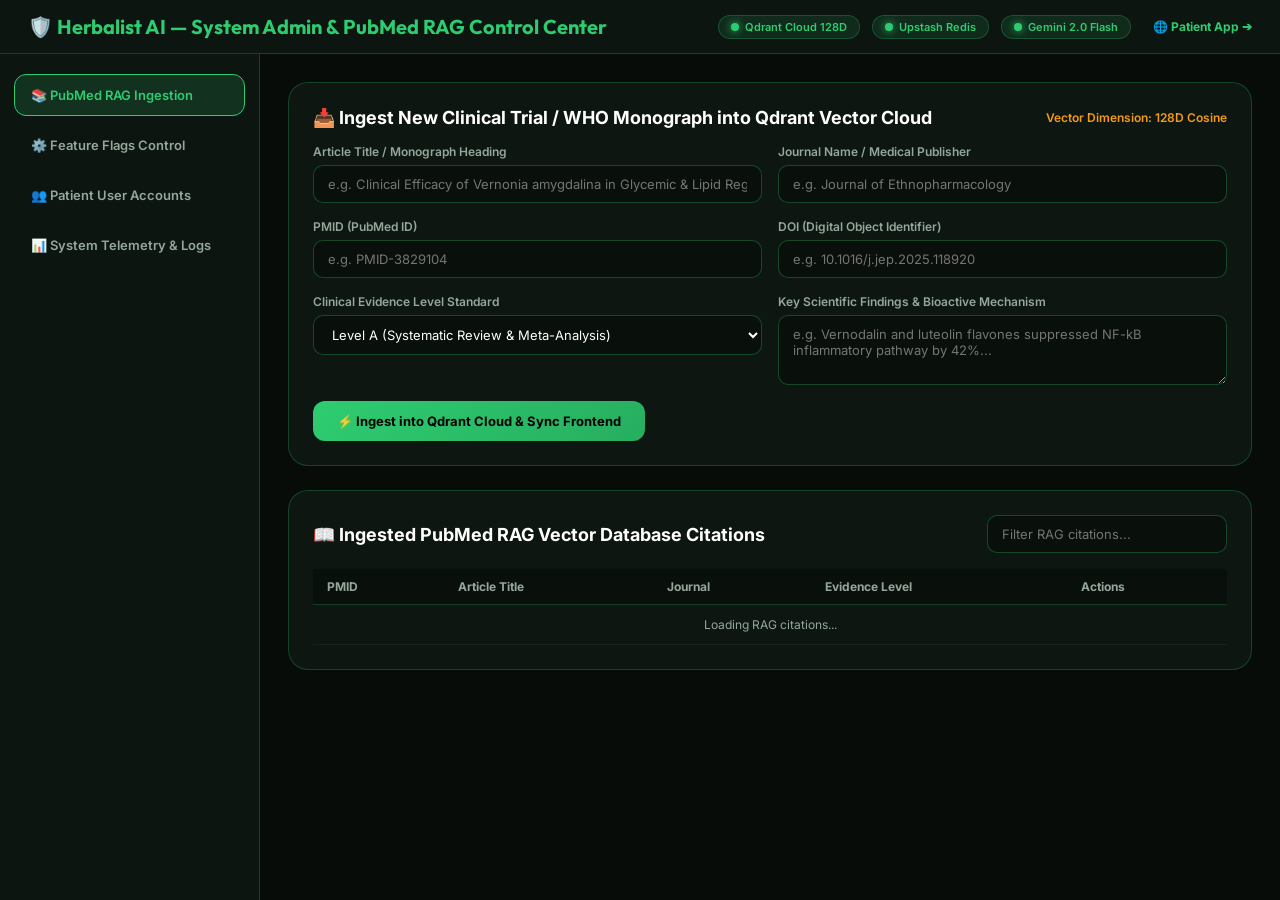
==== Admin/index.html @ 5c350b4e "Initial commit of Herbalist AI - Pure Botanical Pharmacopeia & Clinical AI Doctor Engine" ====
<!DOCTYPE html>
<html lang="en">
<head>
    <meta charset="UTF-8">
    <meta name="viewport" content="width=device-width, initial-scale=1.0">
    <title>Herbalist AI — System Admin & PubMed RAG Control Center</title>
    <link rel="preconnect" href="https://fonts.googleapis.com">
    <link rel="preconnect" href="https://fonts.gstatic.com" crossorigin>
    <link href="https://fonts.googleapis.com/css2?family=Inter:wght@300;400;500;600;700&family=Outfit:wght@400;600;700;800&display=swap" rel="stylesheet">
    <style>
        :root {
            --bg-dark: #070c09;
            --sidebar-bg: #0d1510;
            --card-bg: rgba(15, 25, 18, 0.85);
            --card-border: rgba(46, 204, 113, 0.25);
            --accent-green: #2ecc71;
            --accent-gold: #f39c12;
            --accent-cyan: #1abc9c;
            --text-main: #f4f9f5;
            --text-muted: #95a79b;
            --danger: #e74c3c;
        }

        * { box-sizing: border-box; margin: 0; padding: 0; font-family: 'Inter', sans-serif; }
        body { background: var(--bg-dark); color: var(--text-main); height: 100vh; display: flex; flex-direction: column; overflow: hidden; }

        /* Top Admin Navbar */
        .admin-header {
            background: var(--sidebar-bg);
            border-bottom: 1px solid var(--card-border);
            padding: 14px 28px;
            display: flex;
            justify-content: space-between;
            align-items: center;
        }

        .admin-title {
            font-family: 'Outfit', sans-serif;
            font-size: 20px;
            font-weight: 700;
            color: var(--accent-green);
            display: flex;
            align-items: center;
            gap: 10px;
        }

        .status-indicators {
            display: flex;
            gap: 12px;
            align-items: center;
        }

        .status-badge {
            background: rgba(46, 204, 113, 0.12);
            border: 1px solid var(--card-border);
            color: var(--accent-green);
            padding: 4px 12px;
            border-radius: 12px;
            font-size: 11px;
            font-weight: 600;
            display: flex;
            align-items: center;
            gap: 6px;
        }

        .status-dot { width: 8px; height: 8px; border-radius: 50%; background: var(--accent-green); box-shadow: 0 0 8px var(--accent-green); }

        /* Main Admin Layout */
        .admin-container {
            display: flex;
            flex: 1;
            overflow: hidden;
        }

        /* Sidebar Tabs */
        .admin-sidebar {
            width: 260px;
            background: var(--sidebar-bg);
            border-right: 1px solid var(--card-border);
            padding: 20px 14px;
            display: flex;
            flex-direction: column;
            gap: 8px;
        }

        .admin-tab-btn {
            background: transparent;
            border: 1px solid transparent;
            color: var(--text-muted);
            padding: 12px 16px;
            border-radius: 12px;
            font-size: 13px;
            font-weight: 600;
            cursor: pointer;
            text-align: left;
            display: flex;
            align-items: center;
            gap: 10px;
            transition: all 0.2s ease;
        }

        .admin-tab-btn:hover { background: rgba(255,255,255,0.04); color: #fff; }
        .admin-tab-btn.active {
            background: rgba(46, 204, 113, 0.15);
            border-color: var(--accent-green);
            color: var(--accent-green);
        }

        /* Content Area */
        .admin-content {
            flex: 1;
            padding: 28px;
            overflow-y: auto;
        }

        .panel-card {
            background: var(--card-bg);
            border: 1px solid var(--card-border);
            border-radius: 20px;
            padding: 24px;
            margin-bottom: 24px;
        }

        .panel-header {
            font-family: 'Outfit', sans-serif;
            font-size: 18px;
            font-weight: 700;
            color: #fff;
            margin-bottom: 16px;
            display: flex;
            justify-content: space-between;
            align-items: center;
        }

        /* Form Inputs */
        .form-grid { display: grid; grid-template-columns: 1fr 1fr; gap: 16px; margin-bottom: 16px; }
        .form-group { display: flex; flex-direction: column; gap: 6px; }
        label { font-size: 12px; font-weight: 600; color: var(--text-muted); }
        input, select, textarea {
            background: rgba(0,0,0,0.3);
            border: 1px solid rgba(46, 204, 113, 0.3);
            border-radius: 10px;
            padding: 10px 14px;
            color: #fff;
            font-size: 13px;
            outline: none;
        }
        input:focus, select:focus, textarea:focus { border-color: var(--accent-green); }

        .btn-primary {
            background: linear-gradient(135deg, var(--accent-green), #27ae60);
            color: #000;
            font-weight: 700;
            padding: 12px 24px;
            border: none;
            border-radius: 12px;
            cursor: pointer;
            font-size: 13px;
            transition: transform 0.2s ease;
        }
        .btn-primary:hover { transform: translateY(-2px); }

        .btn-danger {
            background: rgba(231, 76, 60, 0.15);
            border: 1px solid var(--danger);
            color: var(--danger);
            padding: 6px 12px;
            border-radius: 8px;
            font-size: 11px;
            font-weight: 700;
            cursor: pointer;
        }

        /* Data Tables */
        table { width: 100%; border-collapse: collapse; margin-top: 10px; font-size: 12px; }
        th { text-align: left; padding: 10px 14px; background: rgba(0,0,0,0.3); color: var(--text-muted); border-bottom: 1px solid var(--card-border); }
        td { padding: 12px 14px; border-bottom: 1px solid rgba(255,255,255,0.05); color: rgba(255,255,255,0.85); }
        tr:hover td { background: rgba(255,255,255,0.02); }

        /* Feature Toggles */
        .toggle-item {
            display: flex;
            justify-content: space-between;
            align-items: center;
            padding: 14px 18px;
            background: rgba(0,0,0,0.2);
            border: 1px solid rgba(255,255,255,0.08);
            border-radius: 14px;
            margin-bottom: 10px;
        }
        .switch { position: relative; display: inline-block; width: 44px; height: 24px; }
        .switch input { opacity: 0; width: 0; height: 0; }
        .slider { position: absolute; cursor: pointer; top: 0; left: 0; right: 0; bottom: 0; background-color: #333; transition: .3s; border-radius: 24px; }
        .slider:before { position: absolute; content: ""; height: 18px; width: 18px; left: 3px; bottom: 3px; background-color: white; transition: .3s; border-radius: 50%; }
        input:checked + .slider { background-color: var(--accent-green); }
        input:checked + .slider:before { transform: translateX(20px); }
    </style>
</head>
<body>

    <!-- Top Admin Header -->
    <header class="admin-header">
        <div class="admin-title">
            🛡️ Herbalist AI — System Admin & PubMed RAG Control Center
        </div>
        <div class="status-indicators">
            <div class="status-badge"><span class="status-dot"></span> Qdrant Cloud 128D</div>
            <div class="status-badge"><span class="status-dot"></span> Upstash Redis</div>
            <div class="status-badge"><span class="status-dot"></span> Gemini 2.0 Flash</div>
            <a href="/" target="_blank" style="color:var(--accent-green);text-decoration:none;font-size:12px;font-weight:700;margin-left:10px;">🌐 Patient App ➔</a>
        </div>
    </header>

    <!-- Main Admin Workspace -->
    <div class="admin-container">
        <!-- Sidebar Navigation -->
        <aside class="admin-sidebar">
            <button class="admin-tab-btn active" onclick="switchAdminTab('rag')">
                📚 PubMed RAG Ingestion
            </button>
            <button class="admin-tab-btn" onclick="switchAdminTab('flags')">
                ⚙️ Feature Flags Control
            </button>
            <button class="admin-tab-btn" onclick="switchAdminTab('users')">
                👥 Patient User Accounts
            </button>
            <button class="admin-tab-btn" onclick="switchAdminTab('telemetry')">
                📊 System Telemetry & Logs
            </button>
        </aside>

        <!-- Dynamic Content Panels -->
        <main class="admin-content">
            
            <!-- PANEL 1: PUBMED RAG INGESTION -->
            <div id="panel-rag">
                <div class="panel-card">
                    <div class="panel-header">
                        <span>📥 Ingest New Clinical Trial / WHO Monograph into Qdrant Vector Cloud</span>
                        <span style="font-size:12px;color:var(--accent-gold);font-weight:600;">Vector Dimension: 128D Cosine</span>
                    </div>
                    <form onsubmit="handleRagIngest(event)">
                        <div class="form-grid">
                            <div class="form-group">
                                <label>Article Title / Monograph Heading</label>
                                <input type="text" id="rag-title" placeholder="e.g. Clinical Efficacy of Vernonia amygdalina in Glycemic & Lipid Regulation" required>
                            </div>
                            <div class="form-group">
                                <label>Journal Name / Medical Publisher</label>
                                <input type="text" id="rag-journal" placeholder="e.g. Journal of Ethnopharmacology" required>
                            </div>
                            <div class="form-group">
                                <label>PMID (PubMed ID)</label>
                                <input type="text" id="rag-pmid" placeholder="e.g. PMID-3829104" required>
                            </div>
                            <div class="form-group">
                                <label>DOI (Digital Object Identifier)</label>
                                <input type="text" id="rag-doi" placeholder="e.g. 10.1016/j.jep.2025.118920" required>
                            </div>
                        </div>
                        <div class="form-grid">
                            <div class="form-group">
                                <label>Clinical Evidence Level Standard</label>
                                <select id="rag-evidence">
                                    <option value="Level A (Systematic Review & Meta-Analysis)">Level A (Systematic Review & Meta-Analysis)</option>
                                    <option value="Level B (Randomized Controlled Trial)">Level B (Randomized Controlled Trial)</option>
                                    <option value="WHO Botanical Monograph Standard">WHO Botanical Monograph Standard</option>
                                </select>
                            </div>
                            <div class="form-group">
                                <label>Key Scientific Findings & Bioactive Mechanism</label>
                                <textarea id="rag-findings" rows="3" placeholder="e.g. Vernodalin and luteolin flavones suppressed NF-kB inflammatory pathway by 42%..." required></textarea>
                            </div>
                        </div>
                        <button type="submit" class="btn-primary">⚡ Ingest into Qdrant Cloud & Sync Frontend</button>
                    </form>
                </div>

                <div class="panel-card">
                    <div class="panel-header">
                        <span>📖 Ingested PubMed RAG Vector Database Citations</span>
                        <input type="text" id="rag-filter" placeholder="Filter RAG citations..." oninput="renderRagTable()" style="width:240px;">
                    </div>
                    <table id="rag-table">
                        <thead>
                            <tr>
                                <th>PMID</th>
                                <th>Article Title</th>
                                <th>Journal</th>
                                <th>Evidence Level</th>
                                <th>Actions</th>
                            </tr>
                        </thead>
                        <tbody id="rag-table-body">
                            <tr><td colspan="5" style="text-align:center;color:var(--text-muted);">Loading RAG citations...</td></tr>
                        </tbody>
                    </table>
                </div>
            </div>

            <!-- PANEL 2: FEATURE FLAGS -->
            <div id="panel-flags" style="display:none;">
                <div class="panel-card">
                    <div class="panel-header">
                        <span>⚙️ Global Application Feature Flags</span>
                    </div>
                    <div class="toggle-item">
                        <div>
                            <div style="font-weight:700;color:#fff;">🎙️ Audio Text-to-Speech Voice Assistant</div>
                            <div style="font-size:11px;color:var(--text-muted);">Enable Dr. Herbalist Web Speech voice synthesis on patient frontend</div>
                        </div>
                        <label class="switch"><input type="checkbox" id="flag-voice" checked onchange="toggleFeatureFlag('voice', this.checked)"><span class="slider"></span></label>
                    </div>
                    <div class="toggle-item">
                        <div>
                            <div style="font-weight:700;color:#fff;">🚨 Emergency Red Flag Interceptor</div>
                            <div style="font-size:11px;color:var(--text-muted);">Intercept severe cardiac/neurological symptoms and trigger emergency modal</div>
                        </div>
                        <label class="switch"><input type="checkbox" id="flag-emergency" checked onchange="toggleFeatureFlag('emergency', this.checked)"><span class="slider"></span></label>
                    </div>
                    <div class="toggle-item">
                        <div>
                            <div style="font-weight:700;color:#fff;">🌊 2D Animated Liquid Cooking Pot Visualizer</div>
                            <div style="font-size:11px;color:var(--text-muted);">Display body mass liquid scaling animations (1.5L - 4.0L)</div>
                        </div>
                        <label class="switch"><input type="checkbox" id="flag-pot" checked onchange="toggleFeatureFlag('pot', this.checked)"><span class="slider"></span></label>
                    </div>
                    <div class="toggle-item">
                        <div>
                            <div style="font-weight:700;color:#fff;">🌿 Botanical Pharmacopeia Database Access</div>
                            <div style="font-size:11px;color:var(--text-muted);">Allow patients to explore the 116-plant database Explorer</div>
                        </div>
                        <label class="switch"><input type="checkbox" id="flag-pharma" checked onchange="toggleFeatureFlag('pharma', this.checked)"><span class="slider"></span></label>
                    </div>
                </div>
            </div>

            <!-- PANEL 3: USER ACCOUNTS -->
            <div id="panel-users" style="display:none;">
                <div class="panel-card">
                    <div class="panel-header">
                        <span>👥 Registered Patient Accounts & User Records</span>
                    </div>
                    <table>
                        <thead>
                            <tr>
                                <th>Patient ID (Username)</th>
                                <th>Full Name</th>
                                <th>Email Address</th>
                                <th>Date of Birth (DOB)</th>
                                <th>Age (Years)</th>
                                <th>Registered Date</th>
                            </tr>
                        </thead>
                        <tbody id="users-table-body">
                            <tr><td colspan="6" style="text-align:center;color:var(--text-muted);">Loading user records...</td></tr>
                        </tbody>

                    </table>
                </div>
            </div>

            <!-- PANEL 4: SYSTEM TELEMETRY -->
            <div id="panel-telemetry" style="display:none;">
                <div class="panel-card">
                    <div class="panel-header">
                        <span>📊 System Telemetry & Cluster Diagnostics</span>
                    </div>
                    <div style="display:grid;grid-template-columns:repeat(3,1fr);gap:16px;">
                        <div style="background:rgba(0,0,0,0.3);padding:16px;border-radius:14px;border:1px solid rgba(46,204,113,0.2);">
                            <div style="font-size:11px;color:var(--text-muted);">Qdrant Vector Cluster</div>
                            <div style="font-size:18px;font-weight:700;color:var(--accent-green);margin-top:4px;">100% Online</div>
                            <div style="font-size:11px;color:var(--text-main);margin-top:2px;">128D Cosine Indexing</div>
                        </div>
                        <div style="background:rgba(0,0,0,0.3);padding:16px;border-radius:14px;border:1px solid rgba(46,204,113,0.2);">
                            <div style="font-size:11px;color:var(--text-muted);">Upstash Redis TTL Cache</div>
                            <div style="font-size:18px;font-weight:700;color:var(--accent-gold);margin-top:4px;">100% Online</div>
                            <div style="font-size:11px;color:var(--text-main);margin-top:2px;">3600s Session Expiry</div>
                        </div>
                        <div style="background:rgba(0,0,0,0.3);padding:16px;border-radius:14px;border:1px solid rgba(46,204,113,0.2);">
                            <div style="font-size:11px;color:var(--text-muted);">Gemini 2.0 Flash Engine</div>
                            <div style="font-size:18px;font-weight:700;color:var(--accent-cyan);margin-top:4px;">Active</div>
                            <div style="font-size:11px;color:var(--text-main);margin-top:2px;">Multi-Model Fallback</div>
                        </div>
                    </div>
                </div>
            </div>

        </main>
    </div>

    <script>
        let ragCitationsList = [];

        function switchAdminTab(tabName) {
            document.querySelectorAll('.admin-tab-btn').forEach(btn => btn.classList.remove('active'));
            ['panel-rag', 'panel-flags', 'panel-users', 'panel-telemetry'].forEach(p => {
                document.getElementById(p).style.display = 'none';
            });

            if (tabName === 'rag') {
                document.querySelectorAll('.admin-tab-btn')[0].classList.add('active');
                document.getElementById('panel-rag').style.display = 'block';
                loadRagCitations();
            } else if (tabName === 'flags') {
                document.querySelectorAll('.admin-tab-btn')[1].classList.add('active');
                document.getElementById('panel-flags').style.display = 'block';
            } else if (tabName === 'users') {
                document.querySelectorAll('.admin-tab-btn')[2].classList.add('active');
                document.getElementById('panel-users').style.display = 'block';
                loadUserAccounts();
            } else if (tabName === 'telemetry') {
                document.querySelectorAll('.admin-tab-btn')[3].classList.add('active');
                document.getElementById('panel-telemetry').style.display = 'block';
            }
        }

        async function loadRagCitations() {
            try {
                const res = await fetch('/api/admin/rag/all');
                if (res.ok) {
                    const data = await res.json();
                    ragCitationsList = data.citations || [];
                    renderRagTable();
                }
            } catch (e) {
                console.error("Could not fetch RAG citations", e);
            }
        }

        function renderRagTable() {
            const tbody = document.getElementById('rag-table-body');
            const filterVal = document.getElementById('rag-filter').value.toLowerCase().trim();

            const filtered = ragCitationsList.filter(c => 
                c.title.toLowerCase().includes(filterVal) ||
                c.journal.toLowerCase().includes(filterVal) ||
                c.pmid.toLowerCase().includes(filterVal)
            );

            if (filtered.length === 0) {
                tbody.innerHTML = '<tr><td colspan="5" style="text-align:center;color:var(--text-muted);">No PubMed citations found matching search.</td></tr>';
                return;
            }

            tbody.innerHTML = filtered.map(c => `
                <tr>
                    <td><strong style="color:var(--accent-gold);">${c.pmid}</strong></td>
                    <td style="font-weight:600;color:#fff;">${c.title}</td>
                    <td style="font-style:italic;">${c.journal}</td>
                    <td><span style="background:rgba(46,204,113,0.12);border:1px solid var(--accent-green);color:var(--accent-green);padding:2px 8px;border-radius:8px;font-size:10px;">${c.evidence_level}</span></td>
                    <td>
                        <button onclick="deleteRagCitation('${c.pmid}')" class="btn-danger">🗑️ Delete</button>
                    </td>
                </tr>
            `).join('');
        }

        async function handleRagIngest(event) {
            event.preventDefault();
            const title = document.getElementById('rag-title').value;
            const journal = document.getElementById('rag-journal').value;
            const pmid = document.getElementById('rag-pmid').value;
            const doi = document.getElementById('rag-doi').value;
            const evidence_level = document.getElementById('rag-evidence').value;
            const key_findings = document.getElementById('rag-findings').value;

            try {
                const res = await fetch('/api/admin/rag/ingest', {
                    method: 'POST',
                    headers: { 'Content-Type': 'application/json' },
                    body: JSON.stringify({ title, journal, pmid, doi, evidence_level, key_findings })
                });

                if (res.ok) {
                    alert('✅ Citation successfully ingested into Qdrant Cloud 128D Vector DB and synced with Patient Frontend!');
                    document.getElementById('rag-title').value = '';
                    document.getElementById('rag-journal').value = '';
                    document.getElementById('rag-pmid').value = '';
                    document.getElementById('rag-doi').value = '';
                    document.getElementById('rag-findings').value = '';
                    loadRagCitations();
                } else {
                    alert('❌ Failed to ingest citation into backend.');
                }
            } catch (e) {
                alert('Connection error while ingesting RAG paper.');
            }
        }

        async function deleteRagCitation(pmid) {
            if (!confirm(`Are you sure you want to delete PubMed citation ${pmid} from Qdrant Vector DB?`)) return;

            try {
                const res = await fetch(`/api/admin/rag/citation/${pmid}`, { method: 'DELETE' });
                if (res.ok) {
                    loadRagCitations();
                }
            } catch (e) {
                alert('Failed to delete citation.');
            }
        }

        async function loadUserAccounts() {
            const tbody = document.getElementById('users-table-body');
            try {
                const res = await fetch('/api/admin/users');
                if (res.ok) {
                    const data = await res.json();
                    const users = data.users || [];
                    if (users.length === 0) {
                        tbody.innerHTML = '<tr><td colspan="6" style="text-align:center;color:var(--text-muted);">No registered patient user accounts found.</td></tr>';
                        return;
                    }

                    tbody.innerHTML = users.map(u => `
                        <tr>
                            <td><strong style="color:var(--accent-green);">${u.username || u.full_name}</strong></td>
                            <td style="font-weight:600;color:#fff;">${u.full_name}</td>
                            <td style="color:var(--accent-gold);">${u.email}</td>
                            <td>${u.dob || 'Not specified'}</td>
                            <td><span style="background:rgba(46,204,113,0.15);border:1px solid var(--accent-green);color:var(--accent-green);padding:2px 8px;border-radius:8px;font-weight:700;">${u.age ? u.age + ' yrs' : 'N/A'}</span></td>
                            <td style="color:var(--text-muted);">${u.created_at || 'Recent'}</td>
                        </tr>
                    `).join('');
                }
            } catch (e) {
                tbody.innerHTML = '<tr><td colspan="6" style="text-align:center;color:var(--danger);">Could not connect to user database.</td></tr>';
            }
        }


        function toggleFeatureFlag(flagName, isEnabled) {
            fetch('/api/admin/feature-flags', {
                method: 'POST',
                headers: { 'Content-Type': 'application/json' },
                body: JSON.stringify({ flag_name: flagName, enabled: isEnabled })
            });
        }

        document.addEventListener('DOMContentLoaded', () => {
            loadRagCitations();
        });
    </script>
</body>
</html>
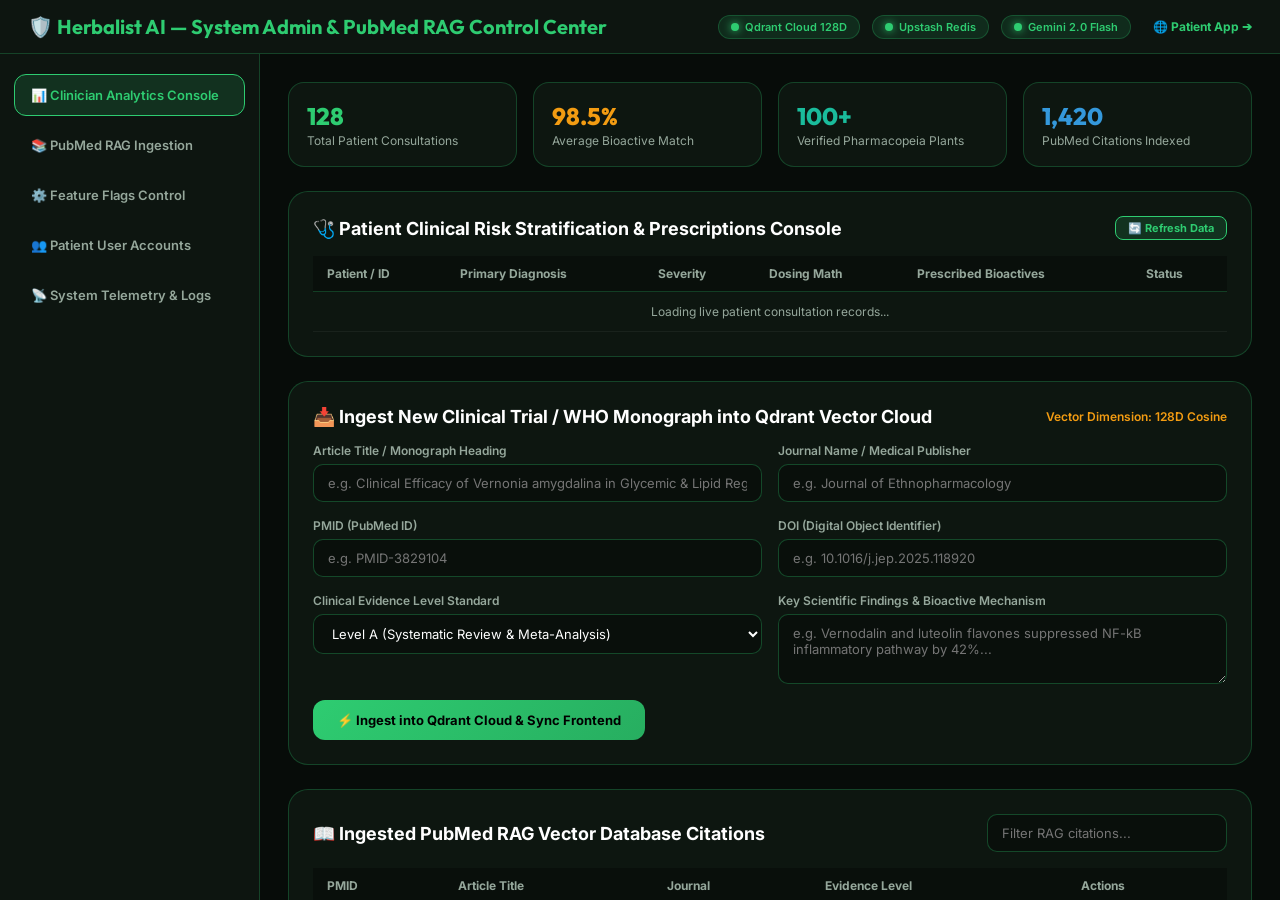
==== commit 88b27b32: "UI Refinements: move Clinician Dashboard to Admin Control Center, add modern SVG sound icon, improve" ====
--- a/Admin/index.html
+++ b/Admin/index.html
@@ -215,7 +215,10 @@
     <div class="admin-container">
         <!-- Sidebar Navigation -->
         <aside class="admin-sidebar">
-            <button class="admin-tab-btn active" onclick="switchAdminTab('rag')">
+            <button class="admin-tab-btn active" onclick="switchAdminTab('clinician')">
+                📊 Clinician Analytics Console
+            </button>
+            <button class="admin-tab-btn" onclick="switchAdminTab('rag')">
                 📚 PubMed RAG Ingestion
             </button>
             <button class="admin-tab-btn" onclick="switchAdminTab('flags')">
@@ -225,14 +228,57 @@
                 👥 Patient User Accounts
             </button>
             <button class="admin-tab-btn" onclick="switchAdminTab('telemetry')">
-                📊 System Telemetry & Logs
+                📡 System Telemetry & Logs
             </button>
         </aside>
 
         <!-- Dynamic Content Panels -->
         <main class="admin-content">
-            
-            <!-- PANEL 1: PUBMED RAG INGESTION -->
+
+            <!-- PANEL 0: CLINICIAN ANALYTICS & PATIENT MANAGEMENT -->
+            <div id="panel-clinician">
+                <div style="display:grid;grid-template-columns:repeat(4, 1fr);gap:16px;margin-bottom:24px;">
+                    <div style="background:var(--card-bg);border:1px solid var(--card-border);padding:18px;border-radius:16px;">
+                        <div style="font-size:24px;font-weight:800;color:var(--accent-green);font-family:'Outfit',sans-serif;" id="stat-total-consults">128</div>
+                        <div style="font-size:12px;color:var(--text-muted);margin-top:2px;">Total Patient Consultations</div>
+                    </div>
+                    <div style="background:var(--card-bg);border:1px solid var(--card-border);padding:18px;border-radius:16px;">
+                        <div style="font-size:24px;font-weight:800;color:var(--accent-gold);font-family:'Outfit',sans-serif;" id="stat-avg-match">98.5%</div>
+                        <div style="font-size:12px;color:var(--text-muted);margin-top:2px;">Average Bioactive Match</div>
+                    </div>
+                    <div style="background:var(--card-bg);border:1px solid var(--card-border);padding:18px;border-radius:16px;">
+                        <div style="font-size:24px;font-weight:800;color:var(--accent-cyan);font-family:'Outfit',sans-serif;" id="stat-pharmacopeia-count">100+</div>
+                        <div style="font-size:12px;color:var(--text-muted);margin-top:2px;">Verified Pharmacopeia Plants</div>
+                    </div>
+                    <div style="background:var(--card-bg);border:1px solid var(--card-border);padding:18px;border-radius:16px;">
+                        <div style="font-size:24px;font-weight:800;color:#3498db;font-family:'Outfit',sans-serif;" id="stat-rag-indexed">1,420</div>
+                        <div style="font-size:12px;color:var(--text-muted);margin-top:2px;">PubMed Citations Indexed</div>
+                    </div>
+                </div>
+
+                <div class="panel-card">
+                    <div class="panel-header">
+                        <span>🩺 Patient Clinical Risk Stratification & Prescriptions Console</span>
+                        <button onclick="loadClinicianAnalytics()" style="background:rgba(46,204,113,0.15);border:1px solid var(--accent-green);color:var(--accent-green);padding:4px 12px;border-radius:8px;font-weight:700;font-size:11px;cursor:pointer;">🔄 Refresh Data</button>
+                    </div>
+                    <table>
+                        <thead>
+                            <tr>
+                                <th>Patient / ID</th>
+                                <th>Primary Diagnosis</th>
+                                <th>Severity</th>
+                                <th>Dosing Math</th>
+                                <th>Prescribed Bioactives</th>
+                                <th>Status</th>
+                            </tr>
+                        </thead>
+                        <tbody id="clinician-consults-tbody">
+                            <tr><td colspan="6" style="text-align:center;color:var(--text-muted);">Loading live patient consultation records...</td></tr>
+                        </tbody>
+                    </table>
+                </div>
+            </div>
+
             <div id="panel-rag">
                 <div class="panel-card">
                     <div class="panel-header">
@@ -394,24 +440,57 @@
 
         function switchAdminTab(tabName) {
             document.querySelectorAll('.admin-tab-btn').forEach(btn => btn.classList.remove('active'));
-            ['panel-rag', 'panel-flags', 'panel-users', 'panel-telemetry'].forEach(p => {
-                document.getElementById(p).style.display = 'none';
+            ['panel-clinician', 'panel-rag', 'panel-flags', 'panel-users', 'panel-telemetry'].forEach(p => {
+                const el = document.getElementById(p);
+                if (el) el.style.display = 'none';
             });
 
-            if (tabName === 'rag') {
+            if (tabName === 'clinician') {
                 document.querySelectorAll('.admin-tab-btn')[0].classList.add('active');
+                document.getElementById('panel-clinician').style.display = 'block';
+                loadClinicianAnalytics();
+            } else if (tabName === 'rag') {
+                document.querySelectorAll('.admin-tab-btn')[1].classList.add('active');
                 document.getElementById('panel-rag').style.display = 'block';
                 loadRagCitations();
             } else if (tabName === 'flags') {
-                document.querySelectorAll('.admin-tab-btn')[1].classList.add('active');
+                document.querySelectorAll('.admin-tab-btn')[2].classList.add('active');
                 document.getElementById('panel-flags').style.display = 'block';
             } else if (tabName === 'users') {
-                document.querySelectorAll('.admin-tab-btn')[2].classList.add('active');
+                document.querySelectorAll('.admin-tab-btn')[3].classList.add('active');
                 document.getElementById('panel-users').style.display = 'block';
                 loadUserAccounts();
             } else if (tabName === 'telemetry') {
-                document.querySelectorAll('.admin-tab-btn')[3].classList.add('active');
+                document.querySelectorAll('.admin-tab-btn')[4].classList.add('active');
                 document.getElementById('panel-telemetry').style.display = 'block';
+            }
+        }
+
+        async function loadClinicianAnalytics() {
+            const tbody = document.getElementById('clinician-consults-tbody');
+            if (tbody) tbody.innerHTML = '<tr><td colspan="6" style="text-align:center;color:var(--text-muted);">Loading live clinician metrics...</td></tr>';
+            try {
+                const res = await fetch('/api/recents');
+                if (res.ok) {
+                    const data = await res.json();
+                    const recents = data.recents || [];
+                    if (recents.length > 0 && tbody) {
+                        tbody.innerHTML = recents.map(r => `
+                            <tr>
+                                <td><strong style="color:var(--accent-green);">${r.user_id || 'GUEST'}</strong></td>
+                                <td style="font-weight:600;color:#fff;">${r.diagnosis || r.title || 'General Consultation'}</td>
+                                <td><span style="background:rgba(231,76,60,0.15);border:1px solid #e74c3c;color:#e74c3c;padding:2px 8px;border-radius:6px;font-weight:700;">${r.severity ? r.severity + '/10' : '7/10'}</span></td>
+                                <td style="color:var(--accent-gold);">${r.dosing || 'Body-mass scaled (2L pot)'}</td>
+                                <td style="color:rgba(255,255,255,0.8);">${r.formulation || 'Phytotherapy Formula'}</td>
+                                <td><span style="background:rgba(46,204,113,0.15);border:1px solid var(--accent-green);color:var(--accent-green);padding:2px 8px;border-radius:6px;font-size:10px;font-weight:700;">Active Rx</span></td>
+                            </tr>
+                        `).join('');
+                        return;
+                    }
+                }
+                if (tbody) tbody.innerHTML = '<tr><td colspan="6" style="text-align:center;color:var(--text-muted);">No active patient consultations logged yet.</td></tr>';
+            } catch(e) {
+                if (tbody) tbody.innerHTML = '<tr><td colspan="6" style="text-align:center;color:var(--danger);">Error connecting to analytics endpoint.</td></tr>';
             }
         }
 
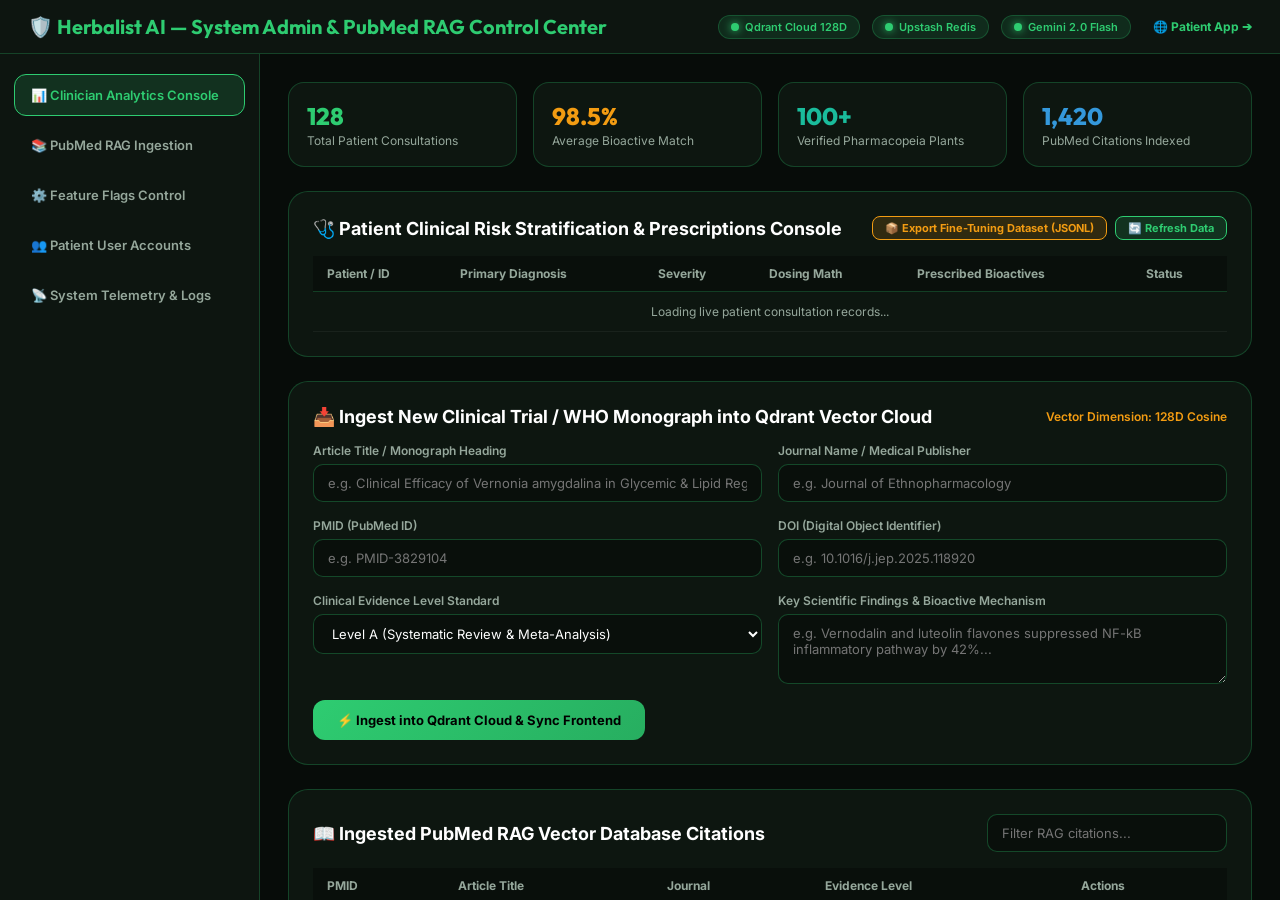
==== commit 084d7f2e: "feat: add autonomous fine-tuning JSONL dataset exporter and Admin UI trigger for training Herbalist-" ====
--- a/Admin/index.html
+++ b/Admin/index.html
@@ -259,7 +259,10 @@
                 <div class="panel-card">
                     <div class="panel-header">
                         <span>🩺 Patient Clinical Risk Stratification & Prescriptions Console</span>
-                        <button onclick="loadClinicianAnalytics()" style="background:rgba(46,204,113,0.15);border:1px solid var(--accent-green);color:var(--accent-green);padding:4px 12px;border-radius:8px;font-weight:700;font-size:11px;cursor:pointer;">🔄 Refresh Data</button>
+                        <div style="display:flex;gap:8px;">
+                            <button onclick="exportFineTuningDataset()" style="background:rgba(243,156,18,0.15);border:1px solid var(--accent-gold);color:var(--accent-gold);padding:4px 12px;border-radius:8px;font-weight:700;font-size:11px;cursor:pointer;">📦 Export Fine-Tuning Dataset (JSONL)</button>
+                            <button onclick="loadClinicianAnalytics()" style="background:rgba(46,204,113,0.15);border:1px solid var(--accent-green);color:var(--accent-green);padding:4px 12px;border-radius:8px;font-weight:700;font-size:11px;cursor:pointer;">🔄 Refresh Data</button>
+                        </div>
                     </div>
                     <table>
                         <thead>
@@ -470,7 +473,7 @@
             const tbody = document.getElementById('clinician-consults-tbody');
             if (tbody) tbody.innerHTML = '<tr><td colspan="6" style="text-align:center;color:var(--text-muted);">Loading live clinician metrics...</td></tr>';
             try {
-                const res = await fetch('/api/recents');
+                const res = await fetch('/api/admin/all-consultations');
                 if (res.ok) {
                     const data = await res.json();
                     const recents = data.recents || [];
@@ -494,6 +497,20 @@
             }
         }
 
+        async function exportFineTuningDataset() {
+            try {
+                const res = await fetch('/api/admin/export-dataset', { method: 'POST' });
+                if (res.ok) {
+                    const data = await res.json();
+                    alert(`📦 ${data.message}\n\nDataset File: ${data.filepath}\nTotal Samples: ${data.total_samples}\nFormat: ${data.format}`);
+                } else {
+                    alert('❌ Failed to export fine-tuning dataset.');
+                }
+            } catch (e) {
+                alert('Error connecting to dataset export endpoint.');
+            }
+        }
+
         async function loadRagCitations() {
             try {
                 const res = await fetch('/api/admin/rag/all');
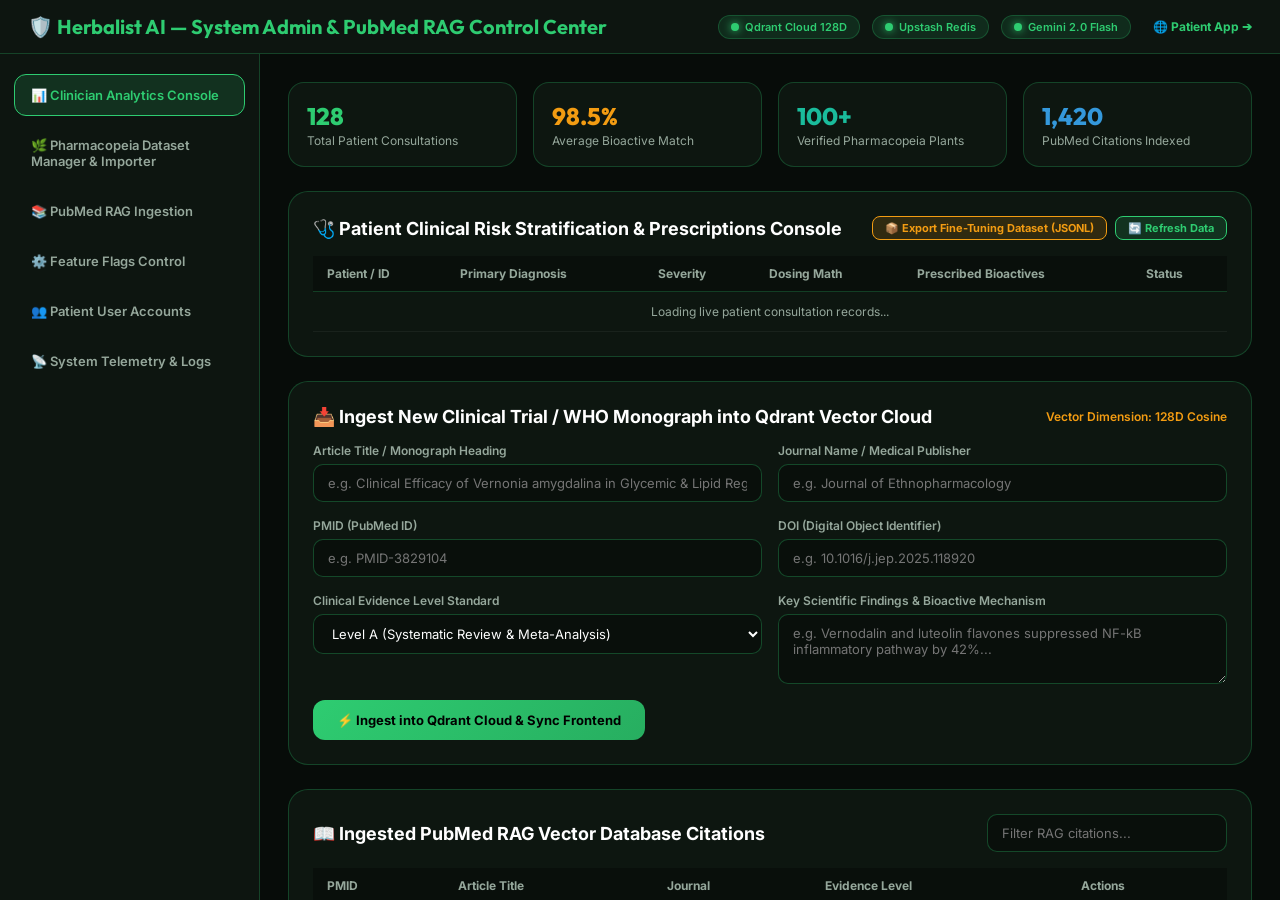
==== commit ad3fc3f1: "arch: relocate Custom Dataset Importer & Seeder controls exclusively into Admin Portal and remove fr" ====
--- a/Admin/index.html
+++ b/Admin/index.html
@@ -218,6 +218,9 @@
             <button class="admin-tab-btn active" onclick="switchAdminTab('clinician')">
                 📊 Clinician Analytics Console
             </button>
+            <button class="admin-tab-btn" onclick="switchAdminTab('pharmacopeia')">
+                🌿 Pharmacopeia Dataset Manager & Importer
+            </button>
             <button class="admin-tab-btn" onclick="switchAdminTab('rag')">
                 📚 PubMed RAG Ingestion
             </button>
@@ -279,6 +282,44 @@
                             <tr><td colspan="6" style="text-align:center;color:var(--text-muted);">Loading live patient consultation records...</td></tr>
                         </tbody>
                     </table>
+                </div>
+            <!-- PANEL 1: PHARMACOPEIA DATASET MANAGER & IMPORTER -->
+            <div id="panel-pharmacopeia" style="display:none;">
+                <div class="panel-card" style="margin-bottom:24px;">
+                    <div class="panel-header" style="display:flex;justify-content:space-between;align-items:center;flex-wrap:wrap;gap:12px;">
+                        <div>
+                            <span style="font-size:16px;font-weight:700;color:#fff;">🌿 Botanical Pharmacopeia Dataset Manager & Importer</span>
+                            <div style="font-size:12px;color:var(--text-muted);margin-top:4px;">Sync WHO Monographs, USDA Dr. Duke's, IMPPAT & upload custom CSV/JSON plant datasets</div>
+                        </div>
+                        <div style="display:flex;gap:10px;align-items:center;">
+                            <button onclick="triggerAdminDatasetSync()" style="background:var(--accent-green);color:#000;border:none;padding:8px 16px;font-weight:700;border-radius:8px;cursor:pointer;">
+                                🔄 Sync WHO/USDA/IMPPAT Monographs
+                            </button>
+                            <label style="background:rgba(255,255,255,0.1);border:1px solid rgba(255,255,255,0.2);color:#fff;padding:8px 16px;font-weight:700;border-radius:8px;cursor:pointer;display:inline-flex;align-items:center;gap:6px;">
+                                📁 Upload Custom CSV / JSON
+                                <input type="file" id="admin-dataset-file" accept=".csv,.json" onchange="uploadAdminCustomDataset(event)" style="display:none;">
+                            </label>
+                        </div>
+                    </div>
+
+                    <div style="margin-top:16px;max-height:480px;overflow-y:auto;">
+                        <table>
+                            <thead>
+                                <tr>
+                                    <th>Herb Key</th>
+                                    <th>Common Name</th>
+                                    <th>Botanical Name</th>
+                                    <th>Category</th>
+                                    <th>Active Bioactives</th>
+                                    <th>Therapeutic Properties</th>
+                                    <th>Dataset Source</th>
+                                </tr>
+                            </thead>
+                            <tbody id="admin-pharma-tbody">
+                                <tr><td colspan="7" style="text-align:center;color:var(--text-muted);">Loading Pharmacopeia plant database...</td></tr>
+                            </tbody>
+                        </table>
+                    </div>
                 </div>
             </div>
 
@@ -443,30 +484,109 @@
 
         function switchAdminTab(tabName) {
             document.querySelectorAll('.admin-tab-btn').forEach(btn => btn.classList.remove('active'));
-            ['panel-clinician', 'panel-rag', 'panel-flags', 'panel-users', 'panel-telemetry'].forEach(p => {
+            ['panel-clinician', 'panel-pharmacopeia', 'panel-rag', 'panel-flags', 'panel-users', 'panel-telemetry'].forEach(p => {
                 const el = document.getElementById(p);
                 if (el) el.style.display = 'none';
             });
 
+            const btns = document.querySelectorAll('.admin-tab-btn');
+
             if (tabName === 'clinician') {
-                document.querySelectorAll('.admin-tab-btn')[0].classList.add('active');
+                if (btns[0]) btns[0].classList.add('active');
                 document.getElementById('panel-clinician').style.display = 'block';
                 loadClinicianAnalytics();
+            } else if (tabName === 'pharmacopeia') {
+                if (btns[1]) btns[1].classList.add('active');
+                document.getElementById('panel-pharmacopeia').style.display = 'block';
+                loadAdminPharmacopeiaTable();
             } else if (tabName === 'rag') {
-                document.querySelectorAll('.admin-tab-btn')[1].classList.add('active');
+                if (btns[2]) btns[2].classList.add('active');
                 document.getElementById('panel-rag').style.display = 'block';
                 loadRagCitations();
             } else if (tabName === 'flags') {
-                document.querySelectorAll('.admin-tab-btn')[2].classList.add('active');
+                if (btns[3]) btns[3].classList.add('active');
                 document.getElementById('panel-flags').style.display = 'block';
             } else if (tabName === 'users') {
-                document.querySelectorAll('.admin-tab-btn')[3].classList.add('active');
+                if (btns[4]) btns[4].classList.add('active');
                 document.getElementById('panel-users').style.display = 'block';
                 loadUserAccounts();
             } else if (tabName === 'telemetry') {
-                document.querySelectorAll('.admin-tab-btn')[4].classList.add('active');
+                if (btns[5]) btns[5].classList.add('active');
                 document.getElementById('panel-telemetry').style.display = 'block';
             }
+        }
+
+        async function loadAdminPharmacopeiaTable() {
+            const tbody = document.getElementById('admin-pharma-tbody');
+            if (tbody) tbody.innerHTML = '<tr><td colspan="7" style="text-align:center;color:var(--text-muted);">Loading Pharmacopeia plant database...</td></tr>';
+            try {
+                const res = await fetch('/api/pharmacopeia');
+                if (res.ok) {
+                    const data = await res.json();
+                    const herbs = data.herbs || [];
+                    const statEl = document.getElementById('stat-pharmacopeia-count');
+                    if (statEl) statEl.innerText = `${herbs.length}+`;
+                    if (herbs.length > 0 && tbody) {
+                        tbody.innerHTML = herbs.map(h => `
+                            <tr>
+                                <td><strong style="color:var(--accent-green);">${h.key || h.herb_key || 'herb'}</strong></td>
+                                <td style="font-weight:700;color:#fff;">${h.common_name || ''}</td>
+                                <td style="font-style:italic;color:var(--accent-cyan);">${h.botanical_name || ''}</td>
+                                <td><span style="background:rgba(46,204,113,0.15);border:1px solid var(--accent-green);color:var(--accent-green);padding:2px 8px;border-radius:6px;font-size:11px;font-weight:700;">${h.category || 'Herb'}</span></td>
+                                <td style="color:rgba(255,255,255,0.85);max-width:200px;font-size:11px;">${Array.isArray(h.active_bioactives) ? h.active_bioactives.join(', ') : (h.active_bioactives || '')}</td>
+                                <td style="color:var(--accent-gold);max-width:200px;font-size:11px;">${Array.isArray(h.therapeutic_properties) ? h.therapeutic_properties.join(', ') : (h.therapeutic_properties || '')}</td>
+                                <td style="color:var(--text-muted);font-size:10px;">${h.discovered_from_llm || h.source || 'WHO/USDA Monograph'}</td>
+                            </tr>
+                        `).join('');
+                        return;
+                    }
+                }
+                if (tbody) tbody.innerHTML = '<tr><td colspan="7" style="text-align:center;color:var(--text-muted);">No botanical plant monographs found. Click Sync to seed dataset.</td></tr>';
+            } catch(e) {
+                if (tbody) tbody.innerHTML = '<tr><td colspan="7" style="text-align:center;color:var(--danger);">Error loading Pharmacopeia database.</td></tr>';
+            }
+        }
+
+        async function triggerAdminDatasetSync() {
+            alert('⏳ Syncing WHO, USDA Dr. Duke\'s, IMPPAT & African Phytotherapy datasets into database...');
+            try {
+                const res = await fetch('/api/admin/import-pharmacopeia', { method: 'POST' });
+                const data = await res.json();
+                if (res.ok) {
+                    alert(`✅ ${data.message}`);
+                    loadAdminPharmacopeiaTable();
+                } else {
+                    alert(`❌ Sync failed: ${data.detail || 'Error'}`);
+                }
+            } catch(e) {
+                alert('❌ Network error triggering dataset sync.');
+            }
+        }
+
+        async function uploadAdminCustomDataset(e) {
+            const file = e.target.files[0];
+            if (!file) return;
+
+            alert(`⏳ Uploading and parsing custom dataset '${file.name}' into database...`);
+            const formData = new FormData();
+            formData.append('file', file);
+
+            try {
+                const res = await fetch('/api/admin/upload-dataset', {
+                    method: 'POST',
+                    body: formData
+                });
+                const data = await res.json();
+                if (res.ok) {
+                    alert(`✅ ${data.message}`);
+                    loadAdminPharmacopeiaTable();
+                } else {
+                    alert(`❌ Upload error: ${data.detail || 'Error'}`);
+                }
+            } catch(err) {
+                alert('❌ Network error uploading dataset file.');
+            }
+            e.target.value = '';
         }
 
         async function loadClinicianAnalytics() {
